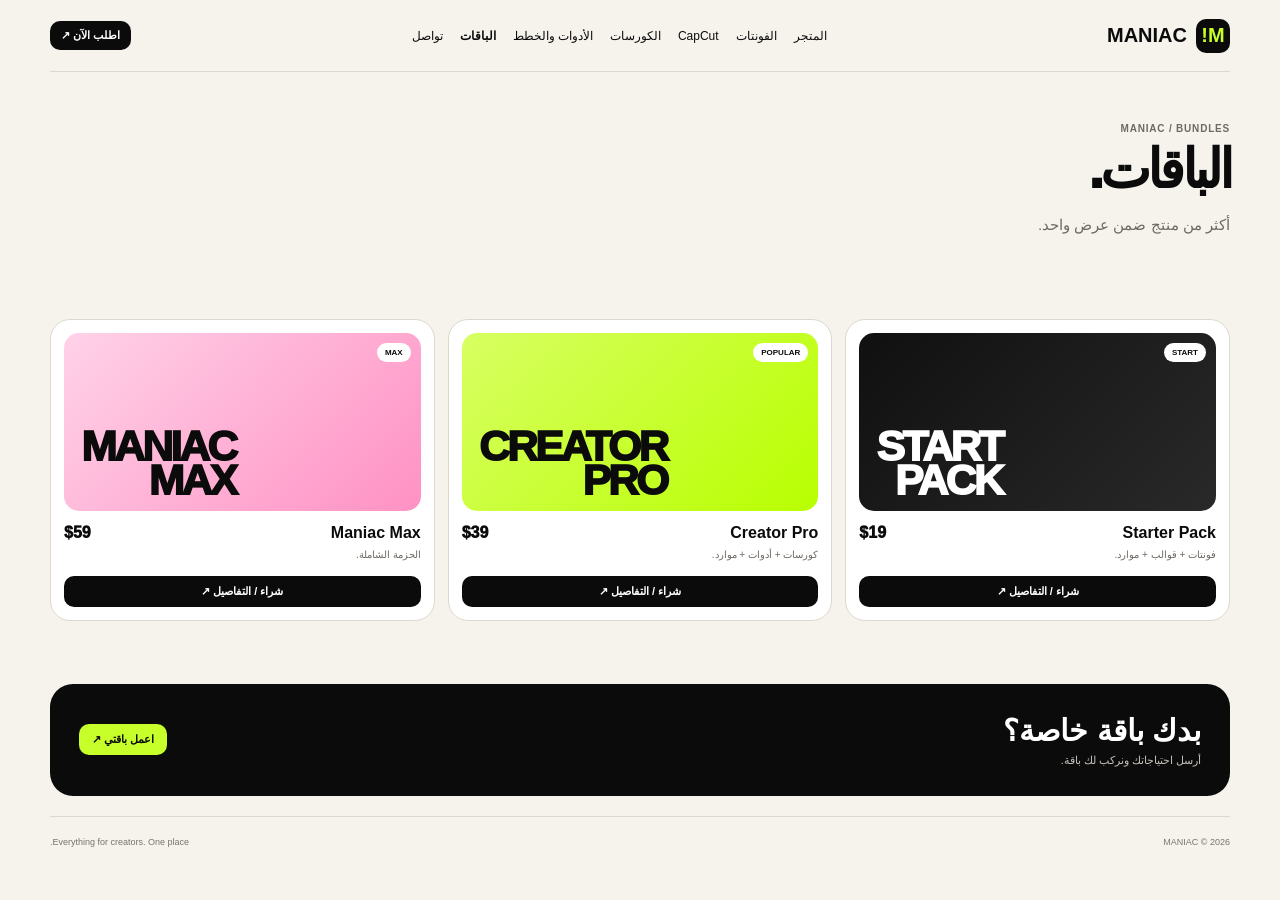
==== bundles.html @ 5bb7ba22 "Add Maniac bundles page" ====
<!doctype html><html lang="ar" dir="rtl"><head><meta charset="utf-8"><meta name="viewport" content="width=device-width,initial-scale=1"><title>الباقات. — Maniac</title><link rel="stylesheet" href="style.css"></head><body><div class="wrap"><nav><a class="logo" href="index.html"><span class="logoMark">M!</span><span>MANIAC</span></a><div class="nav"><a class="" href="shop.html">المتجر</a><a class="" href="fonts.html">الفونتات</a><a class="" href="capcut.html">CapCut</a><a class="" href="courses.html">الكورسات</a><a class="" href="tools.html">الأدوات والخطط</a><a class="active" href="bundles.html">الباقات</a><a class="" href="contact.html">تواصل</a></div><a class="navBtn" href="https://t.me/ManiacStore" target="_blank">اطلب الآن ↗</a></nav><main><section class="pageHead"><span class="eyebrow">MANIAC / BUNDLES</span><h1>الباقات.</h1><p>أكثر من منتج ضمن عرض واحد.</p></section><section class="section"><div class="products"><article class="card"><div class="visual black"><span class="sticker">START</span><div class="art">START<br>PACK</div></div><div class="row"><div><h3>Starter Pack</h3><p>فونتات + قوالب + موارد.</p></div><div class="price">$19</div></div><a class="buy" href="https://t.me/ManiacStore" target="_blank">شراء / التفاصيل ↗</a></article><article class="card"><div class="visual lime"><span class="sticker">POPULAR</span><div class="art">CREATOR<br>PRO</div></div><div class="row"><div><h3>Creator Pro</h3><p>كورسات + أدوات + موارد.</p></div><div class="price">$39</div></div><a class="buy" href="https://t.me/ManiacStore" target="_blank">شراء / التفاصيل ↗</a></article><article class="card"><div class="visual pink"><span class="sticker">MAX</span><div class="art">MANIAC<br>MAX</div></div><div class="row"><div><h3>Maniac Max</h3><p>الحزمة الشاملة.</p></div><div class="price">$59</div></div><a class="buy" href="https://t.me/ManiacStore" target="_blank">شراء / التفاصيل ↗</a></article></div></section><section class="banner"><div><h2>بدك باقة خاصة؟</h2><p>أرسل احتياجاتك ونركب لك باقة.</p></div><a class="bannerBtn" href="https://t.me/ManiacStore" target="_blank">اعمل باقتي ↗</a></section></main><footer><span>MANIAC © 2026</span><span>Everything for creators. One place.</span></footer></div></body></html>
---- style.css ----
:root{--ink:#0b0b0b;--paper:#f6f3ed;--muted:#6e6a63;--line:#ddd8cf;--lime:#c7ff2a;--pink:#ff4da6}*{box-sizing:border-box}body{margin:0;background:var(--paper);color:var(--ink);font-family:Inter,Arial,sans-serif;font-size:15px}a{text-decoration:none;color:inherit}.wrap{width:min(1180px,calc(100% - 34px));margin:auto}nav{height:72px;display:flex;align-items:center;justify-content:space-between;border-bottom:1px solid var(--line);gap:14px}.logo{display:flex;gap:9px;align-items:center;font-weight:900;font-size:20px;white-space:nowrap}.logoMark{width:34px;height:34px;border-radius:10px;background:#0b0b0b;color:var(--lime);display:grid;place-items:center}.nav{display:flex;gap:17px;font-size:12px;overflow:auto;white-space:nowrap;max-width:58vw}.nav a.active,.nav a:hover{font-weight:800}.navBtn,.buy{background:#0b0b0b;color:#fff;border-radius:10px;font-weight:800}.navBtn{padding:8px 11px;font-size:11px}.hero{padding:62px 0 34px;display:grid;grid-template-columns:1.2fr .8fr;gap:28px}.kicker{display:inline-flex;gap:6px;align-items:center;background:#fff;border:1px solid #cfc9bf;border-radius:99px;padding:6px 10px;font-size:10px;font-weight:800}.kicker i{width:6px;height:6px;border-radius:50%;background:var(--lime)}h1{font-size:clamp(44px,6.7vw,82px);line-height:.98;letter-spacing:-3.7px;margin:21px 0 17px;font-weight:950}.accent{position:relative;z-index:1}.accent:after{content:"";position:absolute;left:0;right:0;bottom:3px;height:13px;background:var(--lime);z-index:-1;transform:skewX(-8deg)}.lead,.pageHead p{font-size:15px;line-height:1.85;color:var(--muted);max-width:650px}.heroSide{background:#0b0b0b;color:#fff;border-radius:24px;padding:21px;min-height:305px;position:relative;overflow:hidden}.heroSide:before{content:"";position:absolute;width:220px;height:220px;border-radius:50%;background:var(--pink);filter:blur(52px);opacity:.3;left:-60px;bottom:-85px}.mini,.bigWord,.sideText,.pillRow{position:relative;z-index:2}.mini{display:flex;justify-content:space-between;color:#bbb7b0;font-size:10px}.bigWord{font-size:53px;font-weight:950;line-height:.9;letter-spacing:-3px;margin-top:58px}.bigWord span{color:var(--lime)}.sideText{font-size:12px;color:#c9c5bd;line-height:1.6;margin-top:17px}.pillRow{display:flex;gap:6px;flex-wrap:wrap;margin-top:14px}.pill,.tag{border-radius:99px;padding:6px 8px;font-size:9px}.pill{border:1px solid rgba(255,255,255,.14);color:#dedbd3}.tag{display:inline-block;background:#fff;border:1px solid rgba(0,0,0,.12);color:#444}.section{padding:53px 0}.head{display:flex;justify-content:space-between;align-items:end;margin-bottom:18px}.head h2{font-size:28px;margin:0}.head p{font-size:12px;color:var(--muted);margin:0}.pageHead{padding:46px 0 12px}.eyebrow{font-size:10px;color:var(--muted);font-weight:800;letter-spacing:.08em}.pageHead h1{font-size:54px;margin:8px 0 10px}.grid{display:grid;grid-template-columns:repeat(4,1fr);gap:10px}.cat{background:#fff;border:1px solid var(--line);border-radius:17px;padding:14px;min-height:132px;display:flex;flex-direction:column;justify-content:space-between}.icon{width:37px;height:37px;border-radius:11px;background:#0b0b0b;color:var(--lime);display:grid;place-items:center;font-weight:900;font-size:11px}.cat h3{font-size:14px;margin:11px 0 3px}.cat span{font-size:10px;color:var(--muted)}.products{display:grid;grid-template-columns:repeat(3,1fr);gap:13px}.card{background:#fff;border:1px solid var(--line);border-radius:20px;padding:13px}.visual{height:178px;border-radius:15px;position:relative;overflow:hidden;margin-bottom:13px}.black{background:linear-gradient(135deg,#101010,#292929)}.lime{background:linear-gradient(135deg,#d8ff62,#b8ff00)}.pink{background:linear-gradient(135deg,#ffd2e8,#ff91c3)}.sticker{position:absolute;top:10px;right:10px;background:#fff;border-radius:99px;padding:5px 8px;font-size:8px;font-weight:900}.art{position:absolute;left:17px;bottom:13px;font-size:43px;font-weight:950;line-height:.8;letter-spacing:-3px}.black .art{color:#fff}.lime .art,.pink .art{color:#0b0b0b}.row{display:flex;justify-content:space-between;gap:8px}.card h3{font-size:16px;margin:0 0 4px}.card p{font-size:10px;line-height:1.7;color:var(--muted);margin:0}.price{font-size:16px;font-weight:950;white-space:nowrap}.buy{display:block;text-align:center;padding:9px;margin-top:13px;font-size:11px}.note{font-size:8px;line-height:1.5;color:#8a867e;margin-top:9px}.split{display:grid;grid-template-columns:1fr 1fr;gap:13px}.panel{background:#fff;border:1px solid var(--line);border-radius:19px;padding:19px}.dark{background:#0b0b0b!important;color:#fff;border-color:#0b0b0b!important}.panel p{font-size:11px;line-height:1.8;color:var(--muted);margin:0}.dark p{color:#c6c1b9}.banner{background:#0b0b0b;color:#fff;border-radius:23px;padding:29px;display:flex;justify-content:space-between;align-items:center;gap:18px;margin:10px 0 20px}.banner h2{font-size:30px;margin:0 0 6px}.banner p{font-size:11px;color:#c6c1b9;margin:0}.bannerBtn{background:var(--lime);color:#0b0b0b;padding:9px 13px;border-radius:10px;font-size:11px;font-weight:900;white-space:nowrap}footer{border-top:1px solid var(--line);padding:20px 0 28px;display:flex;justify-content:space-between;color:#78736b;font-size:9px}@media(max-width:900px){.hero{grid-template-columns:1fr}.products{grid-template-columns:1fr 1fr}.grid{grid-template-columns:1fr 1fr}}@media(max-width:620px){.wrap{width:calc(100% - 20px)}nav{height:63px}.logo{font-size:18px}.logoMark{width:31px;height:31px}.nav{gap:12px;font-size:9px;max-width:47vw}.navBtn{font-size:10px;padding:7px 9px}.hero{padding:42px 0 20px}h1{font-size:clamp(39px,12.7vw,56px);letter-spacing:-2.5px}.lead{font-size:13px}.heroSide{min-height:230px;padding:17px;border-radius:19px}.bigWord{font-size:43px;margin-top:42px}.sideText{font-size:10px}.pill{font-size:8px}.section{padding:41px 0}.head{display:block}.head h2{font-size:24px;margin-bottom:5px}.pageHead{padding:35px 0 12px}.pageHead h1{font-size:39px;letter-spacing:-2px}.grid{gap:8px}.cat{padding:11px;min-height:112px;border-radius:14px}.icon{width:31px;height:31px}.cat h3{font-size:12px}.cat span{font-size:9px}.products{grid-template-columns:1fr}.visual{height:155px}.art{font-size:38px}.card h3{font-size:14px}.buy{font-size:10px;padding:8px}.split{grid-template-columns:1fr}.banner{display:block;padding:23px;border-radius:19px}.banner h2{font-size:24px}.bannerBtn{display:inline-block;margin-top:13px}footer{display:block}footer span{display:block;margin-top:5px}}
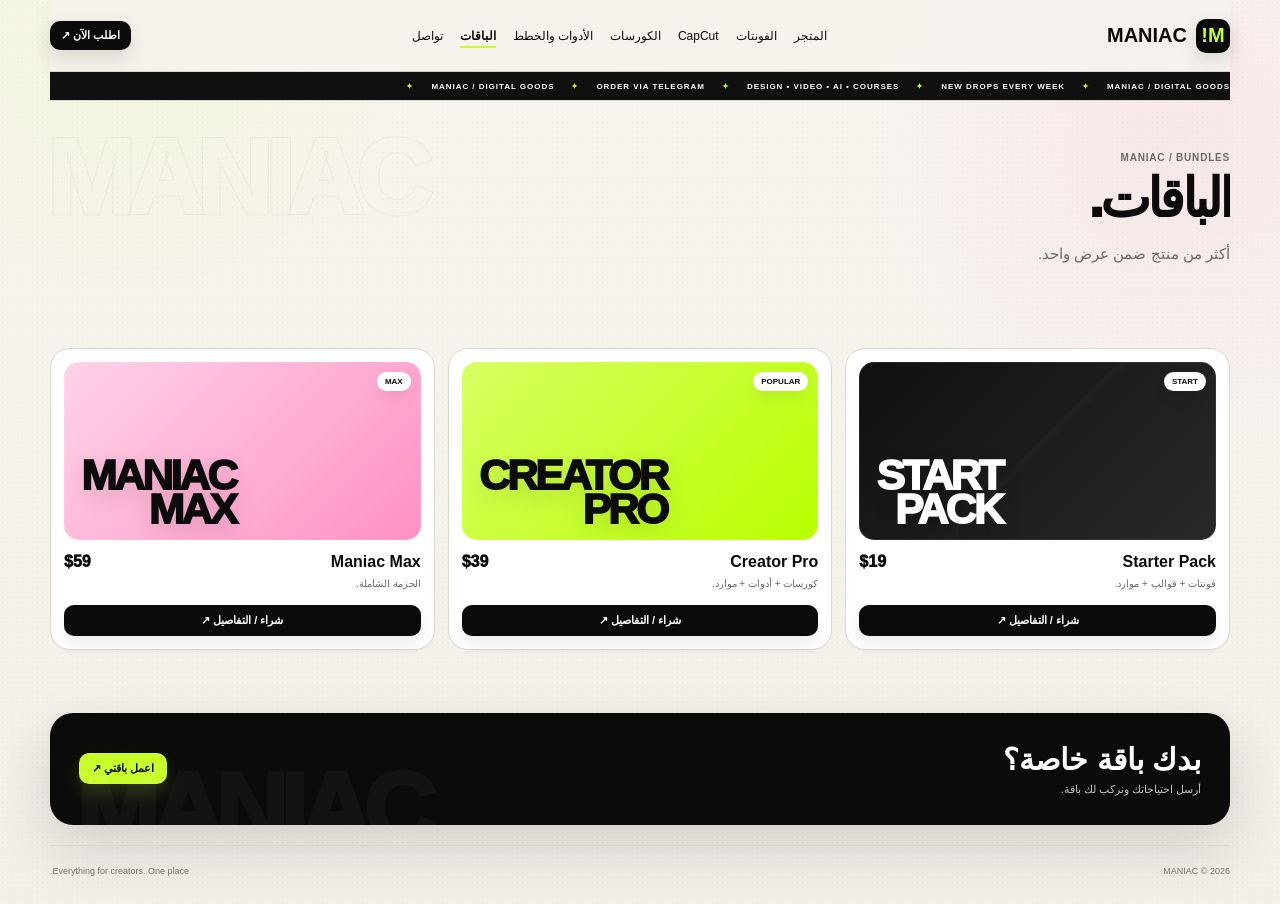
==== commit 445f3879: "Polish Maniac visual identity and Telegram flow" ====
--- a/bundles.html
+++ b/bundles.html
@@ -1 +1 @@
-<!doctype html><html lang="ar" dir="rtl"><head><meta charset="utf-8"><meta name="viewport" content="width=device-width,initial-scale=1"><title>الباقات. — Maniac</title><link rel="stylesheet" href="style.css"></head><body><div class="wrap"><nav><a class="logo" href="index.html"><span class="logoMark">M!</span><span>MANIAC</span></a><div class="nav"><a class="" href="shop.html">المتجر</a><a class="" href="fonts.html">الفونتات</a><a class="" href="capcut.html">CapCut</a><a class="" href="courses.html">الكورسات</a><a class="" href="tools.html">الأدوات والخطط</a><a class="active" href="bundles.html">الباقات</a><a class="" href="contact.html">تواصل</a></div><a class="navBtn" href="https://t.me/ManiacStore" target="_blank">اطلب الآن ↗</a></nav><main><section class="pageHead"><span class="eyebrow">MANIAC / BUNDLES</span><h1>الباقات.</h1><p>أكثر من منتج ضمن عرض واحد.</p></section><section class="section"><div class="products"><article class="card"><div class="visual black"><span class="sticker">START</span><div class="art">START<br>PACK</div></div><div class="row"><div><h3>Starter Pack</h3><p>فونتات + قوالب + موارد.</p></div><div class="price">$19</div></div><a class="buy" href="https://t.me/ManiacStore" target="_blank">شراء / التفاصيل ↗</a></article><article class="card"><div class="visual lime"><span class="sticker">POPULAR</span><div class="art">CREATOR<br>PRO</div></div><div class="row"><div><h3>Creator Pro</h3><p>كورسات + أدوات + موارد.</p></div><div class="price">$39</div></div><a class="buy" href="https://t.me/ManiacStore" target="_blank">شراء / التفاصيل ↗</a></article><article class="card"><div class="visual pink"><span class="sticker">MAX</span><div class="art">MANIAC<br>MAX</div></div><div class="row"><div><h3>Maniac Max</h3><p>الحزمة الشاملة.</p></div><div class="price">$59</div></div><a class="buy" href="https://t.me/ManiacStore" target="_blank">شراء / التفاصيل ↗</a></article></div></section><section class="banner"><div><h2>بدك باقة خاصة؟</h2><p>أرسل احتياجاتك ونركب لك باقة.</p></div><a class="bannerBtn" href="https://t.me/ManiacStore" target="_blank">اعمل باقتي ↗</a></section></main><footer><span>MANIAC © 2026</span><span>Everything for creators. One place.</span></footer></div></body></html>+<!doctype html><html lang="ar" dir="rtl"><head><meta charset="utf-8"><meta name="viewport" content="width=device-width,initial-scale=1"><title>الباقات. — Maniac</title><link rel="stylesheet" href="style.css"></head><body><div class="wrap"><nav><a class="logo" href="index.html"><span class="logoMark">M!</span><span>MANIAC</span></a><div class="nav"><a class="" href="shop.html">المتجر</a><a class="" href="fonts.html">الفونتات</a><a class="" href="capcut.html">CapCut</a><a class="" href="courses.html">الكورسات</a><a class="" href="tools.html">الأدوات والخطط</a><a class="active" href="bundles.html">الباقات</a><a class="" href="contact.html">تواصل</a></div><a class="navBtn" href="https://t.me/aabrahamdrbaa" target="_blank">اطلب الآن ↗</a></nav><div class="ticker"><div class="tickerTrack"><span>MANIAC / DIGITAL GOODS</span><i>✦</i><span>NEW DROPS EVERY WEEK</span><i>✦</i><span>DESIGN • VIDEO • AI • COURSES</span><i>✦</i><span>ORDER VIA TELEGRAM</span><i>✦</i><span>MANIAC / DIGITAL GOODS</span><i>✦</i></div></div><main><section class="pageHead"><span class="eyebrow">MANIAC / BUNDLES</span><h1>الباقات.</h1><p>أكثر من منتج ضمن عرض واحد.</p></section><section class="section"><div class="products"><article class="card"><div class="visual black"><span class="sticker">START</span><div class="art">START<br>PACK</div></div><div class="row"><div><h3>Starter Pack</h3><p>فونتات + قوالب + موارد.</p></div><div class="price">$19</div></div><a class="buy" href="https://t.me/aabrahamdrbaa" target="_blank">شراء / التفاصيل ↗</a></article><article class="card"><div class="visual lime"><span class="sticker">POPULAR</span><div class="art">CREATOR<br>PRO</div></div><div class="row"><div><h3>Creator Pro</h3><p>كورسات + أدوات + موارد.</p></div><div class="price">$39</div></div><a class="buy" href="https://t.me/aabrahamdrbaa" target="_blank">شراء / التفاصيل ↗</a></article><article class="card"><div class="visual pink"><span class="sticker">MAX</span><div class="art">MANIAC<br>MAX</div></div><div class="row"><div><h3>Maniac Max</h3><p>الحزمة الشاملة.</p></div><div class="price">$59</div></div><a class="buy" href="https://t.me/aabrahamdrbaa" target="_blank">شراء / التفاصيل ↗</a></article></div></section><section class="banner"><div><h2>بدك باقة خاصة؟</h2><p>أرسل احتياجاتك ونركب لك باقة.</p></div><a class="bannerBtn" href="https://t.me/aabrahamdrbaa" target="_blank">اعمل باقتي ↗</a></section></main><footer><span>MANIAC © 2026</span><span>Everything for creators. One place.</span></footer></div><div class="mobileBar"><a href="shop.html">المتجر</a><a href="bundles.html">الباقات</a><a class="mobileOrder" href="https://t.me/aabrahamdrbaa" target="_blank" rel="noopener">Telegram ↗</a></div></body></html>
--- a/style.css
+++ b/style.css
@@ -1 +1,28 @@
-:root{--ink:#0b0b0b;--paper:#f6f3ed;--muted:#6e6a63;--line:#ddd8cf;--lime:#c7ff2a;--pink:#ff4da6}*{box-sizing:border-box}body{margin:0;background:var(--paper);color:var(--ink);font-family:Inter,Arial,sans-serif;font-size:15px}a{text-decoration:none;color:inherit}.wrap{width:min(1180px,calc(100% - 34px));margin:auto}nav{height:72px;display:flex;align-items:center;justify-content:space-between;border-bottom:1px solid var(--line);gap:14px}.logo{display:flex;gap:9px;align-items:center;font-weight:900;font-size:20px;white-space:nowrap}.logoMark{width:34px;height:34px;border-radius:10px;background:#0b0b0b;color:var(--lime);display:grid;place-items:center}.nav{display:flex;gap:17px;font-size:12px;overflow:auto;white-space:nowrap;max-width:58vw}.nav a.active,.nav a:hover{font-weight:800}.navBtn,.buy{background:#0b0b0b;color:#fff;border-radius:10px;font-weight:800}.navBtn{padding:8px 11px;font-size:11px}.hero{padding:62px 0 34px;display:grid;grid-template-columns:1.2fr .8fr;gap:28px}.kicker{display:inline-flex;gap:6px;align-items:center;background:#fff;border:1px solid #cfc9bf;border-radius:99px;padding:6px 10px;font-size:10px;font-weight:800}.kicker i{width:6px;height:6px;border-radius:50%;background:var(--lime)}h1{font-size:clamp(44px,6.7vw,82px);line-height:.98;letter-spacing:-3.7px;margin:21px 0 17px;font-weight:950}.accent{position:relative;z-index:1}.accent:after{content:"";position:absolute;left:0;right:0;bottom:3px;height:13px;background:var(--lime);z-index:-1;transform:skewX(-8deg)}.lead,.pageHead p{font-size:15px;line-height:1.85;color:var(--muted);max-width:650px}.heroSide{background:#0b0b0b;color:#fff;border-radius:24px;padding:21px;min-height:305px;position:relative;overflow:hidden}.heroSide:before{content:"";position:absolute;width:220px;height:220px;border-radius:50%;background:var(--pink);filter:blur(52px);opacity:.3;left:-60px;bottom:-85px}.mini,.bigWord,.sideText,.pillRow{position:relative;z-index:2}.mini{display:flex;justify-content:space-between;color:#bbb7b0;font-size:10px}.bigWord{font-size:53px;font-weight:950;line-height:.9;letter-spacing:-3px;margin-top:58px}.bigWord span{color:var(--lime)}.sideText{font-size:12px;color:#c9c5bd;line-height:1.6;margin-top:17px}.pillRow{display:flex;gap:6px;flex-wrap:wrap;margin-top:14px}.pill,.tag{border-radius:99px;padding:6px 8px;font-size:9px}.pill{border:1px solid rgba(255,255,255,.14);color:#dedbd3}.tag{display:inline-block;background:#fff;border:1px solid rgba(0,0,0,.12);color:#444}.section{padding:53px 0}.head{display:flex;justify-content:space-between;align-items:end;margin-bottom:18px}.head h2{font-size:28px;margin:0}.head p{font-size:12px;color:var(--muted);margin:0}.pageHead{padding:46px 0 12px}.eyebrow{font-size:10px;color:var(--muted);font-weight:800;letter-spacing:.08em}.pageHead h1{font-size:54px;margin:8px 0 10px}.grid{display:grid;grid-template-columns:repeat(4,1fr);gap:10px}.cat{background:#fff;border:1px solid var(--line);border-radius:17px;padding:14px;min-height:132px;display:flex;flex-direction:column;justify-content:space-between}.icon{width:37px;height:37px;border-radius:11px;background:#0b0b0b;color:var(--lime);display:grid;place-items:center;font-weight:900;font-size:11px}.cat h3{font-size:14px;margin:11px 0 3px}.cat span{font-size:10px;color:var(--muted)}.products{display:grid;grid-template-columns:repeat(3,1fr);gap:13px}.card{background:#fff;border:1px solid var(--line);border-radius:20px;padding:13px}.visual{height:178px;border-radius:15px;position:relative;overflow:hidden;margin-bottom:13px}.black{background:linear-gradient(135deg,#101010,#292929)}.lime{background:linear-gradient(135deg,#d8ff62,#b8ff00)}.pink{background:linear-gradient(135deg,#ffd2e8,#ff91c3)}.sticker{position:absolute;top:10px;right:10px;background:#fff;border-radius:99px;padding:5px 8px;font-size:8px;font-weight:900}.art{position:absolute;left:17px;bottom:13px;font-size:43px;font-weight:950;line-height:.8;letter-spacing:-3px}.black .art{color:#fff}.lime .art,.pink .art{color:#0b0b0b}.row{display:flex;justify-content:space-between;gap:8px}.card h3{font-size:16px;margin:0 0 4px}.card p{font-size:10px;line-height:1.7;color:var(--muted);margin:0}.price{font-size:16px;font-weight:950;white-space:nowrap}.buy{display:block;text-align:center;padding:9px;margin-top:13px;font-size:11px}.note{font-size:8px;line-height:1.5;color:#8a867e;margin-top:9px}.split{display:grid;grid-template-columns:1fr 1fr;gap:13px}.panel{background:#fff;border:1px solid var(--line);border-radius:19px;padding:19px}.dark{background:#0b0b0b!important;color:#fff;border-color:#0b0b0b!important}.panel p{font-size:11px;line-height:1.8;color:var(--muted);margin:0}.dark p{color:#c6c1b9}.banner{background:#0b0b0b;color:#fff;border-radius:23px;padding:29px;display:flex;justify-content:space-between;align-items:center;gap:18px;margin:10px 0 20px}.banner h2{font-size:30px;margin:0 0 6px}.banner p{font-size:11px;color:#c6c1b9;margin:0}.bannerBtn{background:var(--lime);color:#0b0b0b;padding:9px 13px;border-radius:10px;font-size:11px;font-weight:900;white-space:nowrap}footer{border-top:1px solid var(--line);padding:20px 0 28px;display:flex;justify-content:space-between;color:#78736b;font-size:9px}@media(max-width:900px){.hero{grid-template-columns:1fr}.products{grid-template-columns:1fr 1fr}.grid{grid-template-columns:1fr 1fr}}@media(max-width:620px){.wrap{width:calc(100% - 20px)}nav{height:63px}.logo{font-size:18px}.logoMark{width:31px;height:31px}.nav{gap:12px;font-size:9px;max-width:47vw}.navBtn{font-size:10px;padding:7px 9px}.hero{padding:42px 0 20px}h1{font-size:clamp(39px,12.7vw,56px);letter-spacing:-2.5px}.lead{font-size:13px}.heroSide{min-height:230px;padding:17px;border-radius:19px}.bigWord{font-size:43px;margin-top:42px}.sideText{font-size:10px}.pill{font-size:8px}.section{padding:41px 0}.head{display:block}.head h2{font-size:24px;margin-bottom:5px}.pageHead{padding:35px 0 12px}.pageHead h1{font-size:39px;letter-spacing:-2px}.grid{gap:8px}.cat{padding:11px;min-height:112px;border-radius:14px}.icon{width:31px;height:31px}.cat h3{font-size:12px}.cat span{font-size:9px}.products{grid-template-columns:1fr}.visual{height:155px}.art{font-size:38px}.card h3{font-size:14px}.buy{font-size:10px;padding:8px}.split{grid-template-columns:1fr}.banner{display:block;padding:23px;border-radius:19px}.banner h2{font-size:24px}.bannerBtn{display:inline-block;margin-top:13px}footer{display:block}footer span{display:block;margin-top:5px}}+:root{--ink:#0b0b0b;--paper:#f6f3ed;--muted:#6e6a63;--line:#ddd8cf;--lime:#c7ff2a;--pink:#ff4da6}*{box-sizing:border-box}body{margin:0;background:var(--paper);color:var(--ink);font-family:Inter,Arial,sans-serif;font-size:15px}a{text-decoration:none;color:inherit}.wrap{width:min(1180px,calc(100% - 34px));margin:auto}nav{height:72px;display:flex;align-items:center;justify-content:space-between;border-bottom:1px solid var(--line);gap:14px}.logo{display:flex;gap:9px;align-items:center;font-weight:900;font-size:20px;white-space:nowrap}.logoMark{width:34px;height:34px;border-radius:10px;background:#0b0b0b;color:var(--lime);display:grid;place-items:center}.nav{display:flex;gap:17px;font-size:12px;overflow:auto;white-space:nowrap;max-width:58vw}.nav a.active,.nav a:hover{font-weight:800}.navBtn,.buy{background:#0b0b0b;color:#fff;border-radius:10px;font-weight:800}.navBtn{padding:8px 11px;font-size:11px}.hero{padding:62px 0 34px;display:grid;grid-template-columns:1.2fr .8fr;gap:28px}.kicker{display:inline-flex;gap:6px;align-items:center;background:#fff;border:1px solid #cfc9bf;border-radius:99px;padding:6px 10px;font-size:10px;font-weight:800}.kicker i{width:6px;height:6px;border-radius:50%;background:var(--lime)}h1{font-size:clamp(44px,6.7vw,82px);line-height:.98;letter-spacing:-3.7px;margin:21px 0 17px;font-weight:950}.accent{position:relative;z-index:1}.accent:after{content:"";position:absolute;left:0;right:0;bottom:3px;height:13px;background:var(--lime);z-index:-1;transform:skewX(-8deg)}.lead,.pageHead p{font-size:15px;line-height:1.85;color:var(--muted);max-width:650px}.heroSide{background:#0b0b0b;color:#fff;border-radius:24px;padding:21px;min-height:305px;position:relative;overflow:hidden}.heroSide:before{content:"";position:absolute;width:220px;height:220px;border-radius:50%;background:var(--pink);filter:blur(52px);opacity:.3;left:-60px;bottom:-85px}.mini,.bigWord,.sideText,.pillRow{position:relative;z-index:2}.mini{display:flex;justify-content:space-between;color:#bbb7b0;font-size:10px}.bigWord{font-size:53px;font-weight:950;line-height:.9;letter-spacing:-3px;margin-top:58px}.bigWord span{color:var(--lime)}.sideText{font-size:12px;color:#c9c5bd;line-height:1.6;margin-top:17px}.pillRow{display:flex;gap:6px;flex-wrap:wrap;margin-top:14px}.pill,.tag{border-radius:99px;padding:6px 8px;font-size:9px}.pill{border:1px solid rgba(255,255,255,.14);color:#dedbd3}.tag{display:inline-block;background:#fff;border:1px solid rgba(0,0,0,.12);color:#444}.section{padding:53px 0}.head{display:flex;justify-content:space-between;align-items:end;margin-bottom:18px}.head h2{font-size:28px;margin:0}.head p{font-size:12px;color:var(--muted);margin:0}.pageHead{padding:46px 0 12px}.eyebrow{font-size:10px;color:var(--muted);font-weight:800;letter-spacing:.08em}.pageHead h1{font-size:54px;margin:8px 0 10px}.grid{display:grid;grid-template-columns:repeat(4,1fr);gap:10px}.cat{background:#fff;border:1px solid var(--line);border-radius:17px;padding:14px;min-height:132px;display:flex;flex-direction:column;justify-content:space-between}.icon{width:37px;height:37px;border-radius:11px;background:#0b0b0b;color:var(--lime);display:grid;place-items:center;font-weight:900;font-size:11px}.cat h3{font-size:14px;margin:11px 0 3px}.cat span{font-size:10px;color:var(--muted)}.products{display:grid;grid-template-columns:repeat(3,1fr);gap:13px}.card{background:#fff;border:1px solid var(--line);border-radius:20px;padding:13px}.visual{height:178px;border-radius:15px;position:relative;overflow:hidden;margin-bottom:13px}.black{background:linear-gradient(135deg,#101010,#292929)}.lime{background:linear-gradient(135deg,#d8ff62,#b8ff00)}.pink{background:linear-gradient(135deg,#ffd2e8,#ff91c3)}.sticker{position:absolute;top:10px;right:10px;background:#fff;border-radius:99px;padding:5px 8px;font-size:8px;font-weight:900}.art{position:absolute;left:17px;bottom:13px;font-size:43px;font-weight:950;line-height:.8;letter-spacing:-3px}.black .art{color:#fff}.lime .art,.pink .art{color:#0b0b0b}.row{display:flex;justify-content:space-between;gap:8px}.card h3{font-size:16px;margin:0 0 4px}.card p{font-size:10px;line-height:1.7;color:var(--muted);margin:0}.price{font-size:16px;font-weight:950;white-space:nowrap}.buy{display:block;text-align:center;padding:9px;margin-top:13px;font-size:11px}.note{font-size:8px;line-height:1.5;color:#8a867e;margin-top:9px}.split{display:grid;grid-template-columns:1fr 1fr;gap:13px}.panel{background:#fff;border:1px solid var(--line);border-radius:19px;padding:19px}.dark{background:#0b0b0b!important;color:#fff;border-color:#0b0b0b!important}.panel p{font-size:11px;line-height:1.8;color:var(--muted);margin:0}.dark p{color:#c6c1b9}.banner{background:#0b0b0b;color:#fff;border-radius:23px;padding:29px;display:flex;justify-content:space-between;align-items:center;gap:18px;margin:10px 0 20px}.banner h2{font-size:30px;margin:0 0 6px}.banner p{font-size:11px;color:#c6c1b9;margin:0}.bannerBtn{background:var(--lime);color:#0b0b0b;padding:9px 13px;border-radius:10px;font-size:11px;font-weight:900;white-space:nowrap}footer{border-top:1px solid var(--line);padding:20px 0 28px;display:flex;justify-content:space-between;color:#78736b;font-size:9px}@media(max-width:900px){.hero{grid-template-columns:1fr}.products{grid-template-columns:1fr 1fr}.grid{grid-template-columns:1fr 1fr}}@media(max-width:620px){.wrap{width:calc(100% - 20px)}nav{height:63px}.logo{font-size:18px}.logoMark{width:31px;height:31px}.nav{gap:12px;font-size:9px;max-width:47vw}.navBtn{font-size:10px;padding:7px 9px}.hero{padding:42px 0 20px}h1{font-size:clamp(39px,12.7vw,56px);letter-spacing:-2.5px}.lead{font-size:13px}.heroSide{min-height:230px;padding:17px;border-radius:19px}.bigWord{font-size:43px;margin-top:42px}.sideText{font-size:10px}.pill{font-size:8px}.section{padding:41px 0}.head{display:block}.head h2{font-size:24px;margin-bottom:5px}.pageHead{padding:35px 0 12px}.pageHead h1{font-size:39px;letter-spacing:-2px}.grid{gap:8px}.cat{padding:11px;min-height:112px;border-radius:14px}.icon{width:31px;height:31px}.cat h3{font-size:12px}.cat span{font-size:9px}.products{grid-template-columns:1fr}.visual{height:155px}.art{font-size:38px}.card h3{font-size:14px}.buy{font-size:10px;padding:8px}.split{grid-template-columns:1fr}.banner{display:block;padding:23px;border-radius:19px}.banner h2{font-size:24px}.bannerBtn{display:inline-block;margin-top:13px}footer{display:block}footer span{display:block;margin-top:5px}}
+body{position:relative;background:radial-gradient(circle at 10% 0%,rgba(199,255,42,.09),transparent 24%),radial-gradient(circle at 92% 15%,rgba(255,77,166,.08),transparent 22%),linear-gradient(180deg,#f8f5ef 0%,var(--paper) 42%,#f3efe8 100%)}
+body:before{content:"";position:fixed;inset:0;pointer-events:none;z-index:0;opacity:.3;background-image:radial-gradient(rgba(11,11,11,.12) .55px,transparent .55px);background-size:5px 5px;mix-blend-mode:multiply}
+.wrap,nav,main,footer{position:relative;z-index:1}
+nav{position:sticky;top:0;z-index:50;background:rgba(246,243,237,.86);backdrop-filter:blur(18px);-webkit-backdrop-filter:blur(18px);box-shadow:0 10px 28px rgba(11,11,11,.04)}
+nav:after{content:"";position:absolute;left:0;right:0;bottom:-1px;height:1px;background:linear-gradient(90deg,transparent,#cfc8bc,transparent)}
+.logoMark{box-shadow:0 7px 18px rgba(11,11,11,.12);transition:.25s}.logo:hover .logoMark{transform:rotate(-8deg) scale(1.05)}
+.nav a{position:relative;padding:8px 0}.nav a:after{content:"";position:absolute;right:0;left:0;bottom:3px;height:2px;background:var(--lime);transform:scaleX(0);transform-origin:right;transition:.2s}.nav a:hover:after,.nav a.active:after{transform:scaleX(1)}
+.navBtn{box-shadow:0 8px 20px rgba(11,11,11,.12);transition:.2s}.navBtn:hover{transform:translateY(-2px);box-shadow:0 12px 24px rgba(11,11,11,.17)}
+.ticker{overflow:hidden;border-bottom:1px solid var(--line);background:#111;color:#fff;height:29px;display:flex;align-items:center}.tickerTrack{display:flex;align-items:center;gap:17px;white-space:nowrap;min-width:max-content;font-size:8px;font-weight:800;letter-spacing:.12em;animation:marquee 28s linear infinite}.ticker i{color:var(--lime);font-style:normal}@keyframes marquee{from{transform:translateX(0)}to{transform:translateX(-50%)}}
+.hero{position:relative;isolation:isolate}.hero:before{content:"MANIAC";position:absolute;z-index:-1;left:-35px;top:20px;font-size:clamp(130px,20vw,250px);font-weight:950;letter-spacing:-14px;line-height:.75;color:transparent;-webkit-text-stroke:1px rgba(11,11,11,.055);pointer-events:none}
+.hero>div:first-child{animation:rise .65s ease both}.heroSide{box-shadow:0 24px 65px rgba(11,11,11,.14);transform:rotate(-1deg);transition:.35s}.heroSide:hover{transform:translateY(-4px) rotate(0deg)}.heroSide:before{animation:float 7s ease-in-out infinite}
+@keyframes rise{from{opacity:0;transform:translateY(15px)}to{opacity:1;transform:none}}@keyframes float{0%,100%{transform:translate(0,0)}50%{transform:translate(13px,-12px)}}
+.featureLine{margin:0 0 18px;border-top:1px solid var(--line);border-bottom:1px solid var(--line);padding:12px 4px;display:flex;justify-content:space-between;gap:12px;overflow:hidden;color:#7a746c;font-size:9px;letter-spacing:.07em}.featureLine span{color:#9b958c}.featureLine b{color:#211f1c;font-size:9px}
+.grid .cat,.card,.panel{box-shadow:0 2px 0 rgba(11,11,11,.015);transition:transform .22s ease,box-shadow .22s ease,border-color .22s ease}.grid .cat{position:relative;overflow:hidden}.grid .cat:before{content:"";position:absolute;right:0;top:0;width:0;height:2px;background:var(--lime);transition:.25s}.grid .cat:hover:before{width:100%}
+.grid .cat:nth-child(3n) .icon{background:var(--pink);color:#0b0b0b}.grid .cat:nth-child(4n) .icon{background:var(--lime);color:#0b0b0b}.grid .cat:hover,.card:hover,.panel:hover{transform:translateY(-4px);box-shadow:0 18px 34px rgba(18,14,10,.08);border-color:#cbc4b8}
+.visual{box-shadow:inset 0 0 0 1px rgba(255,255,255,.08)}.visual:after{content:"";position:absolute;inset:0;opacity:.35;background:linear-gradient(135deg,transparent 0 48%,rgba(255,255,255,.08) 49% 50%,transparent 51%),repeating-linear-gradient(90deg,transparent 0 31px,rgba(255,255,255,.055) 32px,transparent 33px)}.black:after{opacity:.25}.lime:after,.pink:after{opacity:.18}
+.sticker{box-shadow:0 7px 15px rgba(0,0,0,.07)}.art{z-index:2;text-shadow:0 8px 25px rgba(0,0,0,.12)}
+.buy{position:relative;overflow:hidden;transition:.2s;box-shadow:0 8px 18px rgba(11,11,11,.08)}.buy:hover{transform:translateY(-2px);box-shadow:0 12px 22px rgba(11,11,11,.16)}
+.banner{box-shadow:0 22px 55px rgba(11,11,11,.14)}.banner:after{content:"MANIAC";position:absolute;left:25px;bottom:-42px;font-size:100px;font-weight:950;color:rgba(255,255,255,.035);letter-spacing:-8px;pointer-events:none}.bannerBtn{box-shadow:0 9px 18px rgba(199,255,42,.16);transition:.2s}.bannerBtn:hover{transform:translateY(-2px);box-shadow:0 13px 25px rgba(199,255,42,.24)}
+.pageHead{position:relative;overflow:hidden}.pageHead:after{content:"MANIAC";position:absolute;left:-4px;top:18px;font-size:105px;font-weight:950;letter-spacing:-7px;color:transparent;-webkit-text-stroke:1px rgba(11,11,11,.045);pointer-events:none}.pageHead>*{position:relative;z-index:1}
+.mobileBar{display:none}
+@media(max-width:620px){
+ body{padding-bottom:56px}.ticker{height:26px}.tickerTrack{font-size:7px;gap:13px}.hero:before{font-size:92px;left:-8px;top:30px;letter-spacing:-7px}.featureLine{justify-content:flex-start;gap:9px;overflow:auto;white-space:nowrap;padding:10px 2px}.featureLine b{font-size:8px}.pageHead:after{font-size:70px;top:20px;letter-spacing:-5px}
+ .heroSide{transform:none}
+ .mobileBar{position:fixed;display:grid;grid-template-columns:1fr 1fr 1.45fr;gap:6px;left:8px;right:8px;bottom:8px;padding:7px;background:rgba(11,11,11,.92);border:1px solid rgba(255,255,255,.1);border-radius:15px;box-shadow:0 15px 35px rgba(0,0,0,.2);backdrop-filter:blur(14px);z-index:80}
+ .mobileBar a{color:#fff;text-align:center;padding:8px 5px;border-radius:9px;font-size:10px}.mobileBar .mobileOrder{background:var(--lime);color:#0b0b0b;font-weight:900}
+}
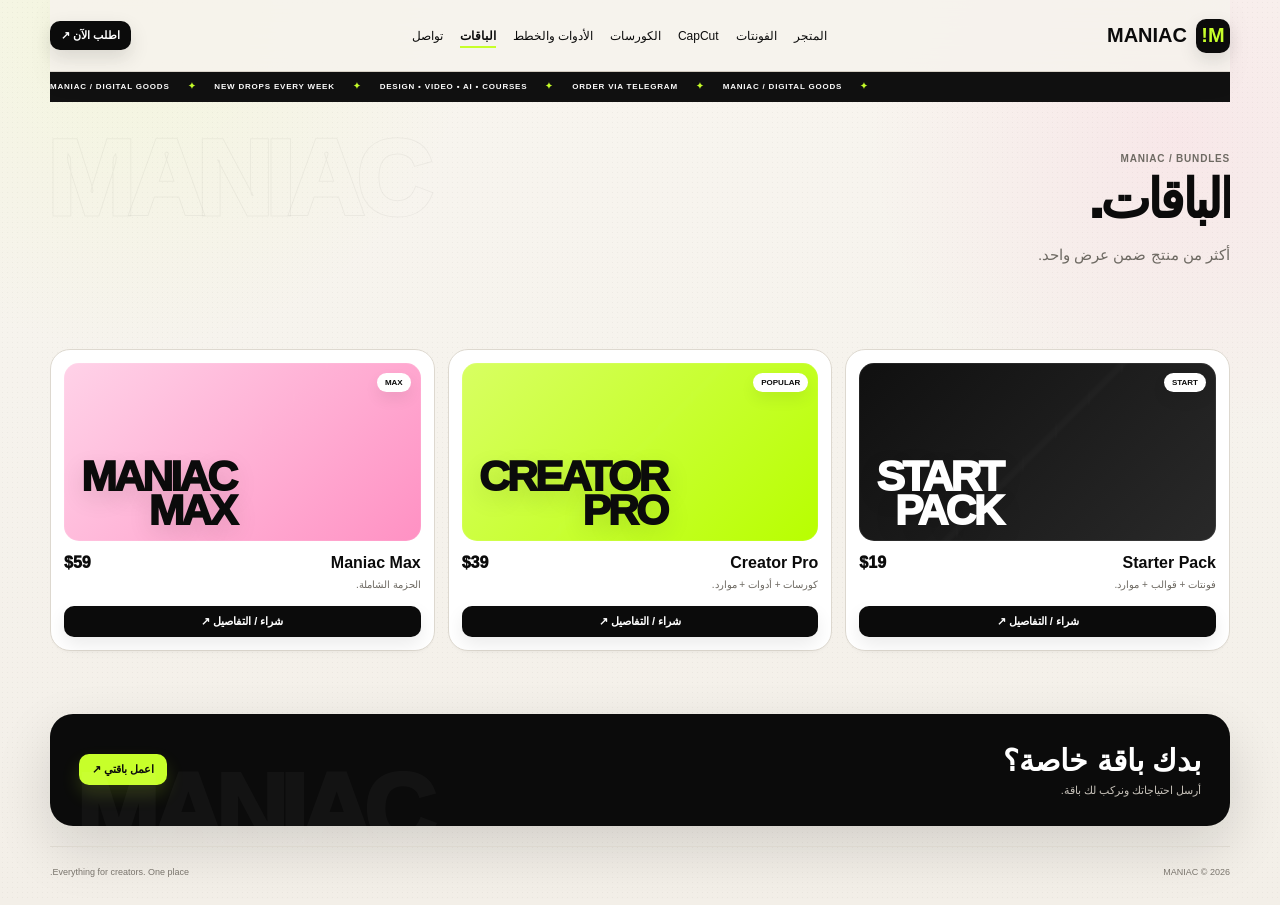
==== commit 47201964: "Fix mobile bidi layout and cache stale CSS" ====
--- a/bundles.html
+++ b/bundles.html
@@ -1 +1 @@
-<!doctype html><html lang="ar" dir="rtl"><head><meta charset="utf-8"><meta name="viewport" content="width=device-width,initial-scale=1"><title>الباقات. — Maniac</title><link rel="stylesheet" href="style.css"></head><body><div class="wrap"><nav><a class="logo" href="index.html"><span class="logoMark">M!</span><span>MANIAC</span></a><div class="nav"><a class="" href="shop.html">المتجر</a><a class="" href="fonts.html">الفونتات</a><a class="" href="capcut.html">CapCut</a><a class="" href="courses.html">الكورسات</a><a class="" href="tools.html">الأدوات والخطط</a><a class="active" href="bundles.html">الباقات</a><a class="" href="contact.html">تواصل</a></div><a class="navBtn" href="https://t.me/aabrahamdrbaa" target="_blank">اطلب الآن ↗</a></nav><div class="ticker"><div class="tickerTrack"><span>MANIAC / DIGITAL GOODS</span><i>✦</i><span>NEW DROPS EVERY WEEK</span><i>✦</i><span>DESIGN • VIDEO • AI • COURSES</span><i>✦</i><span>ORDER VIA TELEGRAM</span><i>✦</i><span>MANIAC / DIGITAL GOODS</span><i>✦</i></div></div><main><section class="pageHead"><span class="eyebrow">MANIAC / BUNDLES</span><h1>الباقات.</h1><p>أكثر من منتج ضمن عرض واحد.</p></section><section class="section"><div class="products"><article class="card"><div class="visual black"><span class="sticker">START</span><div class="art">START<br>PACK</div></div><div class="row"><div><h3>Starter Pack</h3><p>فونتات + قوالب + موارد.</p></div><div class="price">$19</div></div><a class="buy" href="https://t.me/aabrahamdrbaa" target="_blank">شراء / التفاصيل ↗</a></article><article class="card"><div class="visual lime"><span class="sticker">POPULAR</span><div class="art">CREATOR<br>PRO</div></div><div class="row"><div><h3>Creator Pro</h3><p>كورسات + أدوات + موارد.</p></div><div class="price">$39</div></div><a class="buy" href="https://t.me/aabrahamdrbaa" target="_blank">شراء / التفاصيل ↗</a></article><article class="card"><div class="visual pink"><span class="sticker">MAX</span><div class="art">MANIAC<br>MAX</div></div><div class="row"><div><h3>Maniac Max</h3><p>الحزمة الشاملة.</p></div><div class="price">$59</div></div><a class="buy" href="https://t.me/aabrahamdrbaa" target="_blank">شراء / التفاصيل ↗</a></article></div></section><section class="banner"><div><h2>بدك باقة خاصة؟</h2><p>أرسل احتياجاتك ونركب لك باقة.</p></div><a class="bannerBtn" href="https://t.me/aabrahamdrbaa" target="_blank">اعمل باقتي ↗</a></section></main><footer><span>MANIAC © 2026</span><span>Everything for creators. One place.</span></footer></div><div class="mobileBar"><a href="shop.html">المتجر</a><a href="bundles.html">الباقات</a><a class="mobileOrder" href="https://t.me/aabrahamdrbaa" target="_blank" rel="noopener">Telegram ↗</a></div></body></html>+<!doctype html><html lang="ar" dir="rtl"><head><meta charset="utf-8"><meta name="viewport" content="width=device-width,initial-scale=1"><title>الباقات. — Maniac</title><link rel="stylesheet" href="style.css?v=20260921b"></head><body><div class="wrap"><nav><a class="logo" href="index.html"><span class="logoMark">M!</span><span>MANIAC</span></a><div class="nav"><a class="" href="shop.html">المتجر</a><a class="" href="fonts.html">الفونتات</a><a class="" href="capcut.html">CapCut</a><a class="" href="courses.html">الكورسات</a><a class="" href="tools.html">الأدوات والخطط</a><a class="active" href="bundles.html">الباقات</a><a class="" href="contact.html">تواصل</a></div><a class="navBtn" href="https://t.me/aabrahamdrbaa" target="_blank">اطلب الآن ↗</a></nav><div class="ticker"><div class="tickerTrack" dir="ltr"><span>MANIAC / DIGITAL GOODS</span><i>✦</i><span>NEW DROPS EVERY WEEK</span><i>✦</i><span>DESIGN • VIDEO • AI • COURSES</span><i>✦</i><span>ORDER VIA TELEGRAM</span><i>✦</i><span>MANIAC / DIGITAL GOODS</span><i>✦</i></div></div><main><section class="pageHead"><span class="eyebrow">MANIAC / BUNDLES</span><h1>الباقات.</h1><p>أكثر من منتج ضمن عرض واحد.</p></section><section class="section"><div class="products"><article class="card"><div class="visual black"><span class="sticker">START</span><div class="art">START<br>PACK</div></div><div class="row"><div><h3>Starter Pack</h3><p>فونتات + قوالب + موارد.</p></div><div class="price">$19</div></div><a class="buy" href="https://t.me/aabrahamdrbaa" target="_blank">شراء / التفاصيل ↗</a></article><article class="card"><div class="visual lime"><span class="sticker">POPULAR</span><div class="art">CREATOR<br>PRO</div></div><div class="row"><div><h3>Creator Pro</h3><p>كورسات + أدوات + موارد.</p></div><div class="price">$39</div></div><a class="buy" href="https://t.me/aabrahamdrbaa" target="_blank">شراء / التفاصيل ↗</a></article><article class="card"><div class="visual pink"><span class="sticker">MAX</span><div class="art">MANIAC<br>MAX</div></div><div class="row"><div><h3>Maniac Max</h3><p>الحزمة الشاملة.</p></div><div class="price">$59</div></div><a class="buy" href="https://t.me/aabrahamdrbaa" target="_blank">شراء / التفاصيل ↗</a></article></div></section><section class="banner"><div><h2>بدك باقة خاصة؟</h2><p>أرسل احتياجاتك ونركب لك باقة.</p></div><a class="bannerBtn" href="https://t.me/aabrahamdrbaa" target="_blank">اعمل باقتي ↗</a></section></main><footer><span>MANIAC © 2026</span><span>Everything for creators. One place.</span></footer></div><div class="mobileBar"><a href="shop.html">المتجر</a><a href="bundles.html">الباقات</a><a class="mobileOrder" href="https://t.me/aabrahamdrbaa" target="_blank" rel="noopener">Telegram ↗</a></div></body></html>
--- a/style.css
+++ b/style.css
@@ -26,3 +26,24 @@
  .mobileBar{position:fixed;display:grid;grid-template-columns:1fr 1fr 1.45fr;gap:6px;left:8px;right:8px;bottom:8px;padding:7px;background:rgba(11,11,11,.92);border:1px solid rgba(255,255,255,.1);border-radius:15px;box-shadow:0 15px 35px rgba(0,0,0,.2);backdrop-filter:blur(14px);z-index:80}
  .mobileBar a{color:#fff;text-align:center;padding:8px 5px;border-radius:9px;font-size:10px}.mobileBar .mobileOrder{background:var(--lime);color:#0b0b0b;font-weight:900}
 }
+
+/* 2026-09-21 mobile/bidi stability patch */
+bdi{unicode-bidi:isolate}
+.ticker{position:relative;display:flex;align-items:center;width:100%;height:30px;overflow:hidden;background:#111!important;color:#fff!important;border-bottom:1px solid #111;direction:ltr}
+.tickerTrack{direction:ltr!important;display:flex!important;align-items:center;gap:18px;width:max-content;min-width:max-content;white-space:nowrap;flex-wrap:nowrap;font-size:8px;font-weight:800;letter-spacing:.1em;line-height:1;animation:marquee 24s linear infinite}
+.tickerTrack span,.tickerTrack i{flex:0 0 auto;display:inline-block}
+.tickerTrack i{color:var(--lime);font-style:normal;font-size:9px}
+.featureLine{direction:ltr;display:grid;grid-template-columns:repeat(4,minmax(0,1fr));align-items:center;gap:10px;padding:11px 2px;overflow:visible;white-space:nowrap}
+.featureItem{display:flex;align-items:baseline;justify-content:center;gap:6px;min-width:0;white-space:nowrap}
+.featureItem span{direction:ltr;color:#9b958c;font-variant-numeric:tabular-nums}
+.featureItem b{direction:rtl;unicode-bidi:isolate;color:#211f1c;font-size:9px}
+.hero h1 bdi{unicode-bidi:isolate;direction:ltr;display:inline-block}
+@media(max-width:620px){
+  .ticker{height:27px}
+  .tickerTrack{gap:14px;font-size:7px;letter-spacing:.08em;animation-duration:21s}
+  .featureLine{grid-template-columns:repeat(4,minmax(105px,1fr));gap:8px;overflow-x:auto;overflow-y:hidden;scrollbar-width:none;padding:9px 1px}
+  .featureLine::-webkit-scrollbar{display:none}
+  .featureItem{justify-content:flex-start;gap:5px}
+  .featureItem b{font-size:8px}
+  h1{font-size:clamp(38px,11.3vw,52px);letter-spacing:-2.3px}
+}
